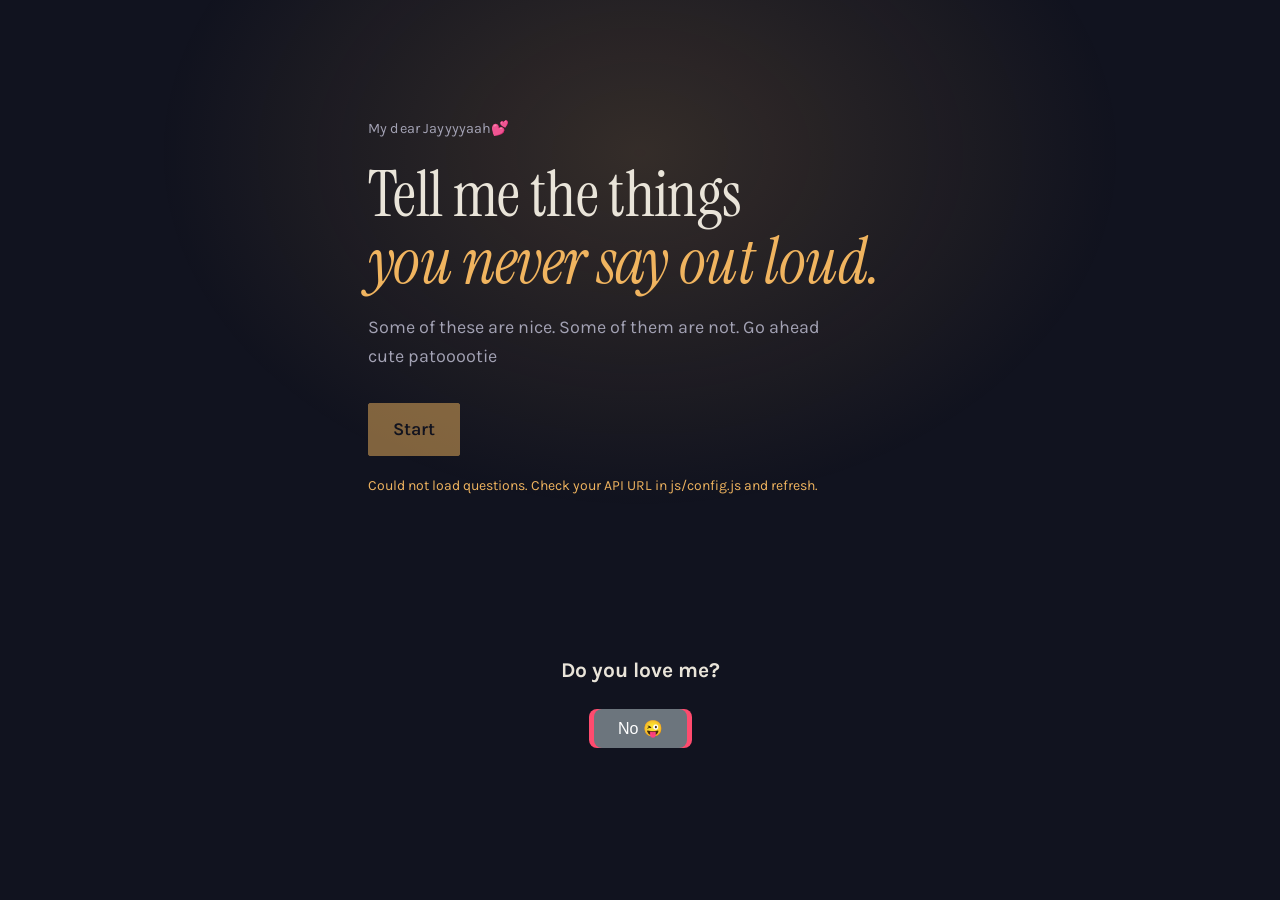
==== index.html @ 34fcae0d "Update index.html" ====
<!DOCTYPE html>
<html lang="en">
<head>
<meta charset="utf-8" />
<meta name="viewport" content="width=device-width, initial-scale=1" />
<title>A few questions, only for you</title>
<meta name="robots" content="noindex" />
<link rel="preconnect" href="https://fonts.googleapis.com" />
<link rel="preconnect" href="https://fonts.gstatic.com" crossorigin />
<link href="https://fonts.googleapis.com/css2?family=Instrument+Serif:ital@0;1&family=Karla:wght@400;500;600&display=swap" rel="stylesheet" />
<link rel="stylesheet" href="css/style.css" />
</head>
<body>
  <div class="lamp" aria-hidden="true"></div>

  <main id="app">
    <section class="stage" id="stage-open">
      <p class="kicker">My dear Jayyyyaah💕</p>
      <h1 class="display">Tell me the things<br /><em>you never say out loud.</em></h1>
      <p class="lede">Some of these are nice. Some of them are not. Go ahead cute patooootie</p>
      <button class="btn" id="begin">Start</button>
      <p class="note" id="draft-note" style="display:none"></p>
    </section>

    <section class="stage" id="stage-q" style="display:none">
      <div class="track" id="track" role="progressbar" aria-label="Progress"></div>

      <div class="q" id="q-body">
        <p class="count" id="q-count"></p>
        <h2 class="question" id="q-prompt"></h2>
        <p class="hint" id="q-hint" style="display:none"></p>
        <div class="field" id="q-field"></div>
        <p class="warn" id="q-warn" role="alert" style="display:none"></p>
      </div>

      <div class="controls">
        <button class="btn btn--ghost" id="back">Back</button>
        <button class="btn" id="next">Next</button>
        <span class="tip">Ctrl + Enter</span>
      </div>
    </section>

    <section class="stage" id="stage-review" style="display:none">
      <h2 class="display display--sm">Read it back before you send it.</h2>
      <dl class="review" id="review-list"></dl>
      <p class="warn" id="send-error" role="alert" style="display:none"></p>
      <div class="controls controls--end">
        <button class="btn btn--ghost" id="edit">Change something</button>
        <button class="btn" id="send">Send it to him</button>
      </div>
    </section>

    <div class="love-question-container">
  <h3>Do you love me?</h3>
  <div class="button-group">
    <button type="button" id="yesBtn" onclick="selectYes()">Yes! ❤️</button>
    <button type="button" id="noBtn" onmouseenter="fleeNoButton()" onmousemove="fleeNoButton()">No 😜</button>
  </div>
</div>

    <section class="stage" id="stage-done" style="display:none">
      <div class="glow" aria-hidden="true"></div>
      <h2 class="display">It's sent.</h2>
      <p class="lede">He is reading it right now, probably, with a very serious expression. Thank you for being honest.</p>
    </section>
  </main>


  <script src="js/app.js"></script>
</body>
</html>
---- css/style.css ----
:root {
  --night: #171a2b;
  --night-deep: #11131f;
  --surface: #1f2338;
  --ink: #e9e4d9;
  --ink-soft: #a3a2b4;
  --lamp: #f0b45f;
  --blush: #e0868e;
  --line: rgba(233, 228, 217, 0.18);

  --measure: 34rem;
  --step: clamp(1rem, 0.8rem + 1vw, 1.125rem);
}

* { box-sizing: border-box; }

html, body { height: 100%; }

body {
  margin: 0;
  background: var(--night-deep);
  color: var(--ink);
  font-family: Karla, system-ui, -apple-system, "Segoe UI", sans-serif;
  font-size: var(--step);
  line-height: 1.6;
  -webkit-font-smoothing: antialiased;
  overflow-x: hidden;
}

/* The one piece of atmosphere: a lamp above and behind the page. */
.lamp {
  position: fixed;
  top: -28vh;
  left: 50%;
  width: min(120vw, 1100px);
  height: 90vh;
  transform: translateX(-50%);
  background: radial-gradient(ellipse at center, rgba(240, 180, 95, 0.16), rgba(240, 180, 95, 0) 62%);
  pointer-events: none;
  z-index: 0;
}

#app {
  position: relative;
  z-index: 1;
  min-height: 100%;
  display: grid;
  place-items: center;
  padding: clamp(1.5rem, 5vw, 4rem) 1.25rem;
}

.stage {
  width: 100%;
  max-width: var(--measure);
  animation: rise 420ms cubic-bezier(0.2, 0.7, 0.3, 1) both;
}

.stage[hidden],
[hidden] { display: none !important; }

@keyframes rise {
  from { opacity: 0; transform: translateY(14px); }
  to   { opacity: 1; transform: none; }
}

/* ---------- type ---------- */

.display {
  font-family: "Instrument Serif", Georgia, serif;
  font-weight: 400;
  font-size: clamp(2.4rem, 1.6rem + 4vw, 4rem);
  line-height: 1.04;
  letter-spacing: -0.01em;
  margin: 0 0 1.1rem;
}

.display em {
  font-style: italic;
  color: var(--lamp);
}

.display--sm { font-size: clamp(1.9rem, 1.4rem + 2.4vw, 2.8rem); }

.question {
  font-family: "Instrument Serif", Georgia, serif;
  font-weight: 400;
  font-size: clamp(2rem, 1.4rem + 3.2vw, 3.1rem);
  line-height: 1.1;
  letter-spacing: -0.01em;
  margin: 0.2rem 0 0.7rem;
}

.kicker {
  margin: 0 0 1.4rem;
  color: var(--ink-soft);
  font-size: 0.9rem;
  letter-spacing: 0.01em;
}

.lede {
  margin: 0 0 2rem;
  color: var(--ink-soft);
  max-width: 30rem;
}

.hint {
  margin: 0 0 1.8rem;
  color: var(--ink-soft);
  font-size: 0.95rem;
}

.note {
  margin: 1.2rem 0 0;
  font-size: 0.875rem;
  color: var(--lamp);
}

.count {
  margin: 0;
  font-size: 0.8rem;
  color: var(--ink-soft);
  font-variant-numeric: tabular-nums;
}

.warn {
  margin: 1rem 0 0;
  color: var(--blush);
  font-size: 0.9rem;
}

/* ---------- progress ---------- */

.track {
  display: flex;
  gap: 6px;
  margin-bottom: 2.6rem;
}

.track span {
  height: 2px;
  flex: 1;
  background: var(--line);
  transition: background 260ms ease, transform 260ms ease;
  transform-origin: left;
}
.love-question-container {
  text-align: center;
  margin: 30px 0;
  position: relative;
  min-height: 120px;
}

.button-group {
  display: flex;
  justify-content: center;
  gap: 20px;
  position: relative;
}

#yesBtn {
  padding: 10px 24px;
  font-size: 16px;
  background-color: #ff4b6e;
  color: white;
  border: none;
  border-radius: 8px;
  cursor: pointer;
  transition: transform 0.2s ease;
}

#yesBtn:hover {
  transform: scale(1.1);
}

#noBtn {
  padding: 10px 24px;
  font-size: 16px;
  background-color: #6c757d;
  color: white;
  border: none;
  border-radius: 8px;
  position: absolute;
  /* Removed transition to eliminate lag */
  transition: none !important; 
  will-change: transform;
}

.track span.done { background: rgba(240, 180, 95, 0.55); }
.track span.here { background: var(--lamp); }

/* ---------- fields ---------- */

.field { margin-top: 0.4rem; }

textarea,
input[type="text"] {
  width: 100%;
  background: transparent;
  border: 0;
  border-bottom: 1px solid var(--line);
  color: var(--ink);
  font: inherit;
  line-height: 1.75;
  padding: 0.35rem 0 0.7rem;
  resize: none;
  transition: border-color 200ms ease;
}

textarea::placeholder,
input::placeholder { color: rgba(163, 162, 180, 0.55); }

textarea:focus,
input:focus {
  outline: none;
  border-bottom-color: var(--lamp);
}

.words {
  margin: 0.55rem 0 0;
  font-size: 0.78rem;
  color: var(--ink-soft);
  font-variant-numeric: tabular-nums;
}

/* choice list */
.choices { display: grid; gap: 0.55rem; }

.choice {
  display: flex;
  align-items: center;
  gap: 0.75rem;
  padding: 0.85rem 1rem;
  background: rgba(255, 255, 255, 0.03);
  border: 1px solid var(--line);
  border-radius: 2px;
  cursor: pointer;
  transition: border-color 160ms ease, background 160ms ease;
}

.choice:hover { border-color: rgba(240, 180, 95, 0.45); }

.choice input { accent-color: var(--lamp); margin: 0; }

.choice:has(input:checked) {
  border-color: var(--lamp);
  background: rgba(240, 180, 95, 0.08);
}

.choice:has(input:focus-visible) { outline: 2px solid var(--lamp); outline-offset: 2px; }

/* scale */
.scale { padding-top: 0.5rem; }

.scale input[type="range"] {
  width: 100%;
  accent-color: var(--lamp);
  margin: 0.4rem 0 0.6rem;
}

.scale-ends {
  display: flex;
  justify-content: space-between;
  font-size: 0.82rem;
  color: var(--ink-soft);
}

.scale-value {
  font-family: "Instrument Serif", Georgia, serif;
  font-size: 2.6rem;
  line-height: 1;
  color: var(--lamp);
}

/* ---------- buttons ---------- */

.controls {
  display: flex;
  align-items: center;
  gap: 0.75rem;
  margin-top: 2.4rem;
}

.controls--end { justify-content: flex-start; flex-wrap: wrap; }

.btn {
  font: inherit;
  font-weight: 600;
  color: var(--night-deep);
  background: var(--lamp);
  border: 1px solid var(--lamp);
  border-radius: 2px;
  padding: 0.7rem 1.5rem;
  cursor: pointer;
  transition: filter 160ms ease, opacity 160ms ease;
}

.btn:hover { filter: brightness(1.08); }
.btn:focus-visible { outline: 2px solid var(--ink); outline-offset: 3px; }
.btn[disabled] { opacity: 0.5; cursor: not-allowed; }

.btn--ghost {
  background: transparent;
  color: var(--ink-soft);
  border-color: var(--line);
}

.btn--ghost:hover { color: var(--ink); border-color: var(--ink-soft); }

.tip {
  margin-left: auto;
  font-size: 0.75rem;
  color: rgba(163, 162, 180, 0.7);
}

/* ---------- review ---------- */

.review { margin: 0 0 1.5rem; }

.review div {
  padding: 1.1rem 0;
  border-bottom: 1px solid var(--line);
}

.review dt {
  font-family: "Instrument Serif", Georgia, serif;
  font-size: 1.25rem;
  color: var(--ink);
  margin-bottom: 0.35rem;
}

.review dd {
  margin: 0;
  color: var(--ink-soft);
  white-space: pre-wrap;
}

.review dd:empty::after {
  content: "left blank";
  font-style: italic;
  opacity: 0.6;
}

/* ---------- done ---------- */

.stage--done { text-align: center; position: relative; }

.glow {
  width: 180px;
  height: 180px;
  margin: 0 auto 1.5rem;
  border-radius: 50%;
  background: radial-gradient(circle, rgba(240, 180, 95, 0.55), rgba(240, 180, 95, 0) 70%);
  animation: bloom 1400ms cubic-bezier(0.2, 0.7, 0.3, 1) both;
}

@keyframes bloom {
  from { transform: scale(0.2); opacity: 0; }
  60%  { opacity: 1; }
  to   { transform: scale(1); opacity: 0.9; }
}

.stage--done .lede { margin-inline: auto; }

/* ---------- answers page ---------- */

.panel { width: 100%; max-width: 46rem; }

.gate { max-width: 22rem; }

.entry {
  border-top: 1px solid var(--line);
  padding: 1.6rem 0;
}

.entry-meta {
  font-size: 0.8rem;
  color: var(--ink-soft);
  margin: 0 0 1rem;
  font-variant-numeric: tabular-nums;
}

.empty {
  color: var(--ink-soft);
  border: 1px dashed var(--line);
  padding: 2rem;
  text-align: center;
}

.row { display: flex; gap: 0.75rem; align-items: center; flex-wrap: wrap; margin-bottom: 2rem; }

a.btn { text-decoration: none; display: inline-block; }

@media (max-width: 480px) {
  .tip { display: none; }
  .controls .btn { flex: 1; }
}

@media (prefers-reduced-motion: reduce) {
  *, *::before, *::after {
    animation-duration: 0.01ms !important;
    animation-iteration-count: 1 !important;
    transition-duration: 0.01ms !important;
  }
}
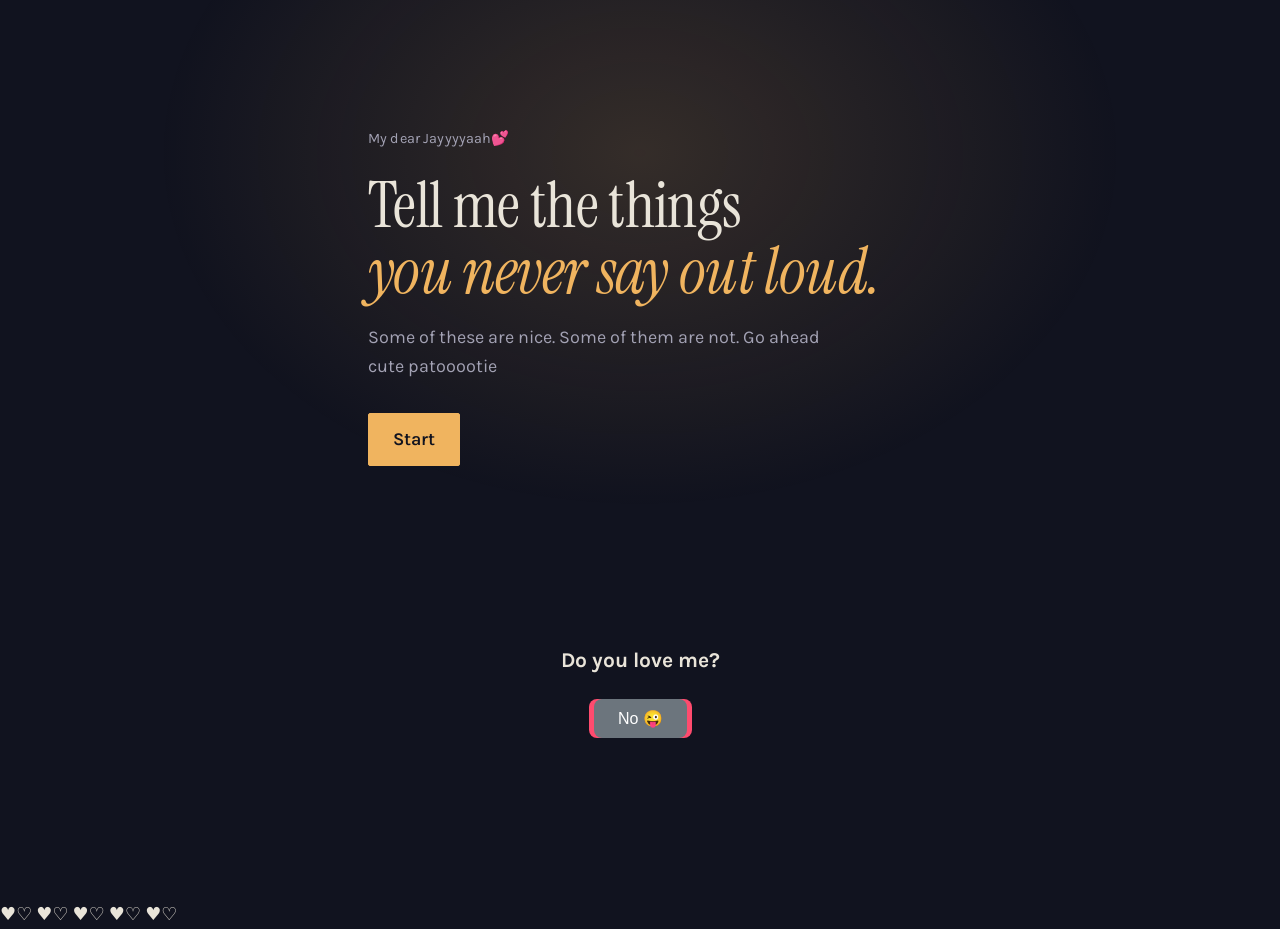
==== commit ea11c90e: "Update index.html" ====
--- a/index.html
+++ b/index.html
@@ -61,10 +61,16 @@
     <section class="stage" id="stage-done" style="display:none">
       <div class="glow" aria-hidden="true"></div>
       <h2 class="display">It's sent.</h2>
-      <p class="lede">He is reading it right now, probably, with a very serious expression. Thank you for being honest.</p>
+      <p class="lede">That idiot loves you . Thank you for being honest.</p>
     </section>
   </main>
-
+  <div class="hearts" aria-hidden="true">
+  <span class="heart">♥</span><span class="heart">♡</span>
+  <span class="heart">♥</span><span class="heart">♡</span>
+  <span class="heart">♥</span><span class="heart">♡</span>
+  <span class="heart">♥</span><span class="heart">♡</span>
+  <span class="heart">♥</span><span class="heart">♡</span>
+</div
 
   <script src="js/app.js"></script>
 </body>
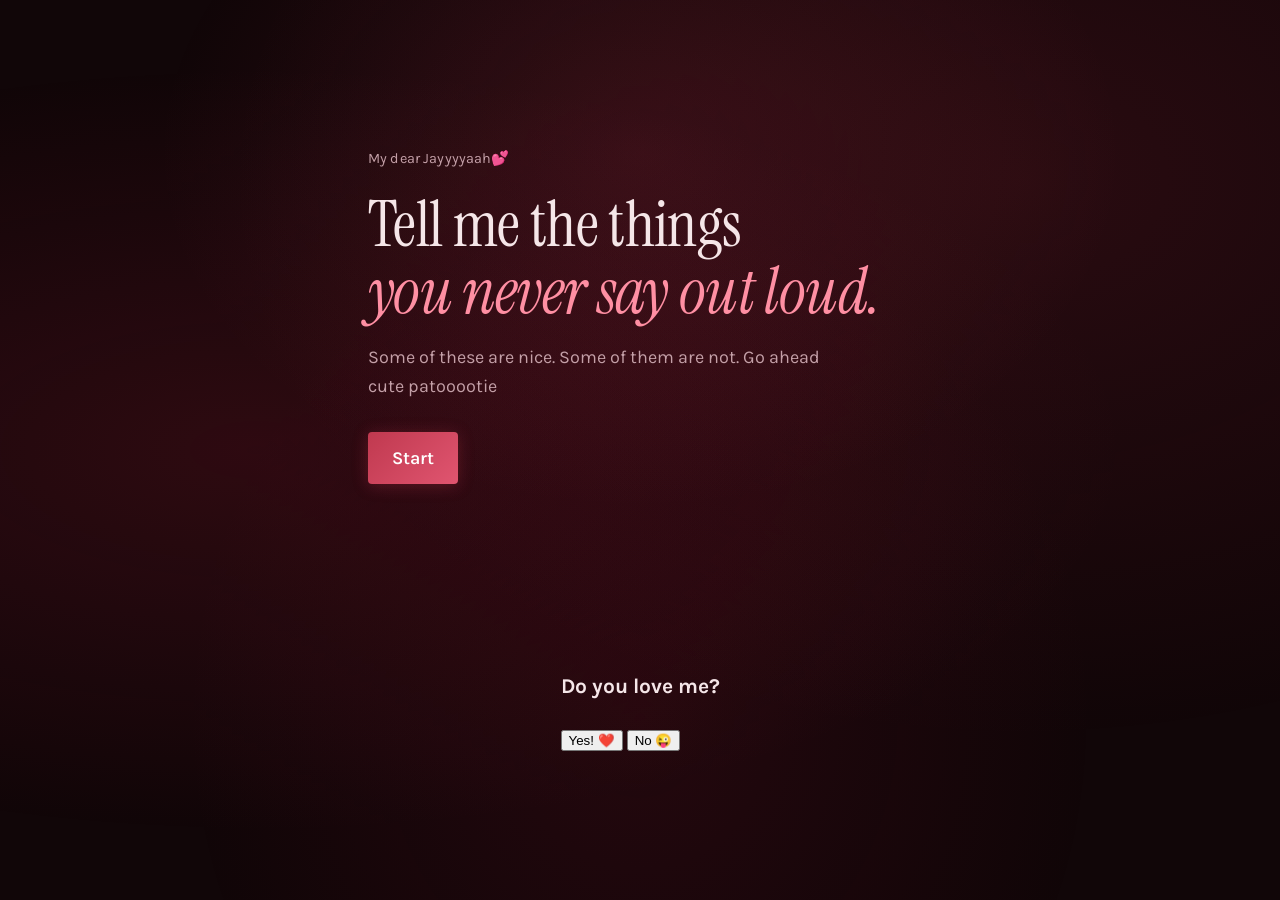
==== commit 852d91df: "Update index.html" ====
--- a/index.html
+++ b/index.html
@@ -12,7 +12,12 @@
 </head>
 <body>
   <div class="lamp" aria-hidden="true"></div>
-
+  <div class="hearts" aria-hidden="true">
+  <span class="heart">♥</span><span class="heart">♡</span>
+  <span class="heart">♥</span><span class="heart">♡</span>
+  <span class="heart">♥</span><span class="heart">♡</span>
+  <span class="heart">♥</span><span class="heart">♡</span>
+  <span class="heart">♥</span><span class="heart">♡</span>
   <main id="app">
     <section class="stage" id="stage-open">
       <p class="kicker">My dear Jayyyyaah💕</p>
@@ -64,14 +69,24 @@
       <p class="lede">That idiot loves you . Thank you for being honest.</p>
     </section>
   </main>
-  <div class="hearts" aria-hidden="true">
-  <span class="heart">♥</span><span class="heart">♡</span>
-  <span class="heart">♥</span><span class="heart">♡</span>
-  <span class="heart">♥</span><span class="heart">♡</span>
-  <span class="heart">♥</span><span class="heart">♡</span>
-  <span class="heart">♥</span><span class="heart">♡</span>
+  
 </div
 
   <script src="js/app.js"></script>
+  <script>
+function selectYes() {
+  document.querySelector('.love-question-container h3').textContent = 'I knew it! 💕';
+  document.getElementById('yesBtn').textContent = '😍';
+  document.getElementById('noBtn').style.display = 'none';
+}
+function fleeNoButton() {
+  const btn = document.getElementById('noBtn');
+  const x = Math.random() * (window.innerWidth - 100);
+  const y = Math.random() * (window.innerHeight - 50);
+  btn.style.position = 'fixed';
+  btn.style.left = x + 'px';
+  btn.style.top = y + 'px';
+}
+</script>
 </body>
 </html>
--- a/css/style.css
+++ b/css/style.css
@@ -1,19 +1,17 @@
 :root {
-  --night: #171a2b;
-  --night-deep: #11131f;
-  --surface: #1f2338;
-  --ink: #e9e4d9;
-  --ink-soft: #a3a2b4;
-  --lamp: #f0b45f;
-  --blush: #e0868e;
-  --line: rgba(233, 228, 217, 0.18);
-
+  --night: #1a0a0f;
+  --night-deep: #110608;
+  --surface: #2a0d14;
+  --ink: #f5e6e8;
+  --ink-soft: #c4a0a8;
+  --lamp: #ff8fa3;
+  --blush: #ff4d6d;
+  --line: rgba(255, 143, 163, 0.18);
   --measure: 34rem;
   --step: clamp(1rem, 0.8rem + 1vw, 1.125rem);
 }
 
 * { box-sizing: border-box; }
-
 html, body { height: 100%; }
 
 body {
@@ -27,7 +25,56 @@
   overflow-x: hidden;
 }
 
-/* The one piece of atmosphere: a lamp above and behind the page. */
+/* ---- animated hearts background ---- */
+body::before {
+  content: '';
+  position: fixed;
+  inset: 0;
+  background:
+    radial-gradient(ellipse at 20% 50%, rgba(180, 30, 60, 0.18) 0%, transparent 60%),
+    radial-gradient(ellipse at 80% 20%, rgba(220, 50, 80, 0.12) 0%, transparent 55%),
+    radial-gradient(ellipse at 50% 80%, rgba(150, 20, 50, 0.14) 0%, transparent 50%);
+  pointer-events: none;
+  z-index: 0;
+}
+
+/* floating hearts */
+.hearts {
+  position: fixed;
+  inset: 0;
+  pointer-events: none;
+  z-index: 0;
+  overflow: hidden;
+}
+
+.heart {
+  position: absolute;
+  bottom: -60px;
+  font-size: 1.2rem;
+  opacity: 0;
+  animation: floatUp linear infinite;
+  user-select: none;
+}
+
+.heart:nth-child(1)  { left: 5%;  font-size: 0.9rem; animation-duration: 8s;  animation-delay: 0s;   }
+.heart:nth-child(2)  { left: 12%; font-size: 1.4rem; animation-duration: 11s; animation-delay: 2s;   }
+.heart:nth-child(3)  { left: 22%; font-size: 0.8rem; animation-duration: 9s;  animation-delay: 4s;   }
+.heart:nth-child(4)  { left: 35%; font-size: 1.1rem; animation-duration: 13s; animation-delay: 1s;   }
+.heart:nth-child(5)  { left: 48%; font-size: 0.7rem; animation-duration: 7s;  animation-delay: 3s;   }
+.heart:nth-child(6)  { left: 58%; font-size: 1.3rem; animation-duration: 10s; animation-delay: 5s;   }
+.heart:nth-child(7)  { left: 68%; font-size: 0.9rem; animation-duration: 12s; animation-delay: 0.5s; }
+.heart:nth-child(8)  { left: 78%; font-size: 1.0rem; animation-duration: 8s;  animation-delay: 2.5s; }
+.heart:nth-child(9)  { left: 88%; font-size: 0.8rem; animation-duration: 14s; animation-delay: 1.5s; }
+.heart:nth-child(10) { left: 95%; font-size: 1.2rem; animation-duration: 9s;  animation-delay: 4.5s; }
+
+@keyframes floatUp {
+  0%   { transform: translateY(0)   rotate(-10deg); opacity: 0;   }
+  10%  { opacity: 0.6; }
+  90%  { opacity: 0.3; }
+  100% { transform: translateY(-110vh) rotate(15deg); opacity: 0; }
+}
+
+/* lamp glow — now rose coloured */
 .lamp {
   position: fixed;
   top: -28vh;
@@ -35,7 +82,7 @@
   width: min(120vw, 1100px);
   height: 90vh;
   transform: translateX(-50%);
-  background: radial-gradient(ellipse at center, rgba(240, 180, 95, 0.16), rgba(240, 180, 95, 0) 62%);
+  background: radial-gradient(ellipse at center, rgba(220, 60, 90, 0.14), rgba(180, 30, 60, 0) 62%);
   pointer-events: none;
   z-index: 0;
 }
@@ -140,52 +187,11 @@
   height: 2px;
   flex: 1;
   background: var(--line);
-  transition: background 260ms ease, transform 260ms ease;
+  transition: background 260ms ease;
   transform-origin: left;
 }
-.love-question-container {
-  text-align: center;
-  margin: 30px 0;
-  position: relative;
-  min-height: 120px;
-}
-
-.button-group {
-  display: flex;
-  justify-content: center;
-  gap: 20px;
-  position: relative;
-}
-
-#yesBtn {
-  padding: 10px 24px;
-  font-size: 16px;
-  background-color: #ff4b6e;
-  color: white;
-  border: none;
-  border-radius: 8px;
-  cursor: pointer;
-  transition: transform 0.2s ease;
-}
-
-#yesBtn:hover {
-  transform: scale(1.1);
-}
-
-#noBtn {
-  padding: 10px 24px;
-  font-size: 16px;
-  background-color: #6c757d;
-  color: white;
-  border: none;
-  border-radius: 8px;
-  position: absolute;
-  /* Removed transition to eliminate lag */
-  transition: none !important; 
-  will-change: transform;
-}
-
-.track span.done { background: rgba(240, 180, 95, 0.55); }
+
+.track span.done { background: rgba(255, 143, 163, 0.45); }
 .track span.here { background: var(--lamp); }
 
 /* ---------- fields ---------- */
@@ -207,7 +213,7 @@
 }
 
 textarea::placeholder,
-input::placeholder { color: rgba(163, 162, 180, 0.55); }
+input::placeholder { color: rgba(196, 160, 168, 0.45); }
 
 textarea:focus,
 input:focus {
@@ -230,23 +236,20 @@
   align-items: center;
   gap: 0.75rem;
   padding: 0.85rem 1rem;
-  background: rgba(255, 255, 255, 0.03);
+  background: rgba(255, 100, 130, 0.04);
   border: 1px solid var(--line);
-  border-radius: 2px;
+  border-radius: 4px;
   cursor: pointer;
   transition: border-color 160ms ease, background 160ms ease;
 }
 
-.choice:hover { border-color: rgba(240, 180, 95, 0.45); }
-
+.choice:hover { border-color: rgba(255, 143, 163, 0.5); background: rgba(255, 100, 130, 0.08); }
 .choice input { accent-color: var(--lamp); margin: 0; }
 
 .choice:has(input:checked) {
   border-color: var(--lamp);
-  background: rgba(240, 180, 95, 0.08);
-}
-
-.choice:has(input:focus-visible) { outline: 2px solid var(--lamp); outline-offset: 2px; }
+  background: rgba(255, 143, 163, 0.1);
+}
 
 /* scale */
 .scale { padding-top: 0.5rem; }
@@ -285,31 +288,34 @@
 .btn {
   font: inherit;
   font-weight: 600;
-  color: var(--night-deep);
-  background: var(--lamp);
-  border: 1px solid var(--lamp);
-  border-radius: 2px;
+  color: #fff;
+  background: linear-gradient(135deg, #c0394f, #e05570);
+  border: none;
+  border-radius: 4px;
   padding: 0.7rem 1.5rem;
   cursor: pointer;
-  transition: filter 160ms ease, opacity 160ms ease;
-}
-
-.btn:hover { filter: brightness(1.08); }
+  transition: filter 160ms ease, opacity 160ms ease, transform 120ms ease;
+  box-shadow: 0 2px 16px rgba(200, 50, 80, 0.3);
+}
+
+.btn:hover { filter: brightness(1.1); transform: translateY(-1px); }
+.btn:active { transform: translateY(0); }
 .btn:focus-visible { outline: 2px solid var(--ink); outline-offset: 3px; }
-.btn[disabled] { opacity: 0.5; cursor: not-allowed; }
+.btn[disabled] { opacity: 0.5; cursor: not-allowed; transform: none; }
 
 .btn--ghost {
   background: transparent;
   color: var(--ink-soft);
-  border-color: var(--line);
-}
-
-.btn--ghost:hover { color: var(--ink); border-color: var(--ink-soft); }
+  border: 1px solid var(--line);
+  box-shadow: none;
+}
+
+.btn--ghost:hover { color: var(--ink); border-color: var(--ink-soft); transform: none; filter: none; }
 
 .tip {
   margin-left: auto;
   font-size: 0.75rem;
-  color: rgba(163, 162, 180, 0.7);
+  color: rgba(196, 160, 168, 0.6);
 }
 
 /* ---------- review ---------- */
@@ -337,7 +343,7 @@
 .review dd:empty::after {
   content: "left blank";
   font-style: italic;
-  opacity: 0.6;
+  opacity: 0.5;
 }
 
 /* ---------- done ---------- */
@@ -349,7 +355,7 @@
   height: 180px;
   margin: 0 auto 1.5rem;
   border-radius: 50%;
-  background: radial-gradient(circle, rgba(240, 180, 95, 0.55), rgba(240, 180, 95, 0) 70%);
+  background: radial-gradient(circle, rgba(255, 100, 130, 0.6), rgba(200, 40, 70, 0) 70%);
   animation: bloom 1400ms cubic-bezier(0.2, 0.7, 0.3, 1) both;
 }
 
@@ -364,7 +370,6 @@
 /* ---------- answers page ---------- */
 
 .panel { width: 100%; max-width: 46rem; }
-
 .gate { max-width: 22rem; }
 
 .entry {
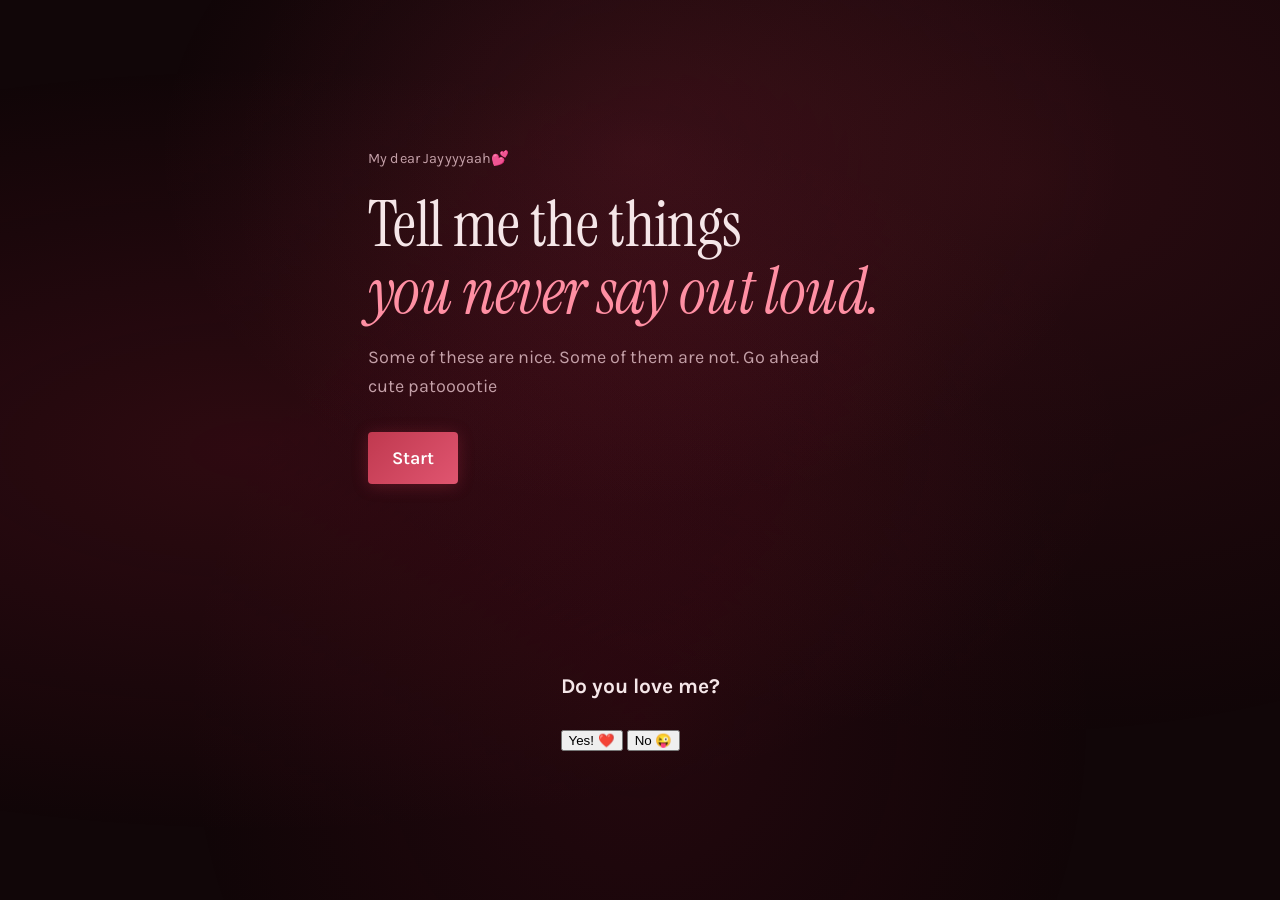
==== commit e3aacb8a: "Update index.html" ====
--- a/index.html
+++ b/index.html
@@ -9,16 +9,41 @@
 <link rel="preconnect" href="https://fonts.gstatic.com" crossorigin />
 <link href="https://fonts.googleapis.com/css2?family=Instrument+Serif:ital@0;1&family=Karla:wght@400;500;600&display=swap" rel="stylesheet" />
 <link rel="stylesheet" href="css/style.css" />
+<script>
+function selectYes() {
+  document.querySelector('.love-question-container h3').textContent = 'I knew it! 💕';
+  document.getElementById('yesBtn').textContent = '😍';
+  document.getElementById('noBtn').style.display = 'none';
+}
+function fleeNoButton() {
+  const btn = document.getElementById('noBtn');
+  const x = Math.random() * (window.innerWidth - 100);
+  const y = Math.random() * (window.innerHeight - 50);
+  btn.style.position = 'fixed';
+  btn.style.left = x + 'px';
+  btn.style.top = y + 'px';
+}
+</script>
 </head>
 <body>
+
   <div class="lamp" aria-hidden="true"></div>
+
   <div class="hearts" aria-hidden="true">
-  <span class="heart">♥</span><span class="heart">♡</span>
-  <span class="heart">♥</span><span class="heart">♡</span>
-  <span class="heart">♥</span><span class="heart">♡</span>
-  <span class="heart">♥</span><span class="heart">♡</span>
-  <span class="heart">♥</span><span class="heart">♡</span>
+    <span class="heart">♥</span>
+    <span class="heart">♡</span>
+    <span class="heart">♥</span>
+    <span class="heart">♡</span>
+    <span class="heart">♥</span>
+    <span class="heart">♡</span>
+    <span class="heart">♥</span>
+    <span class="heart">♡</span>
+    <span class="heart">♥</span>
+    <span class="heart">♡</span>
+  </div>
+
   <main id="app">
+
     <section class="stage" id="stage-open">
       <p class="kicker">My dear Jayyyyaah💕</p>
       <h1 class="display">Tell me the things<br /><em>you never say out loud.</em></h1>
@@ -29,7 +54,6 @@
 
     <section class="stage" id="stage-q" style="display:none">
       <div class="track" id="track" role="progressbar" aria-label="Progress"></div>
-
       <div class="q" id="q-body">
         <p class="count" id="q-count"></p>
         <h2 class="question" id="q-prompt"></h2>
@@ -37,7 +61,6 @@
         <div class="field" id="q-field"></div>
         <p class="warn" id="q-warn" role="alert" style="display:none"></p>
       </div>
-
       <div class="controls">
         <button class="btn btn--ghost" id="back">Back</button>
         <button class="btn" id="next">Next</button>
@@ -56,37 +79,21 @@
     </section>
 
     <div class="love-question-container">
-  <h3>Do you love me?</h3>
-  <div class="button-group">
-    <button type="button" id="yesBtn" onclick="selectYes()">Yes! ❤️</button>
-    <button type="button" id="noBtn" onmouseenter="fleeNoButton()" onmousemove="fleeNoButton()">No 😜</button>
-  </div>
-</div>
+      <h3>Do you love me?</h3>
+      <div class="button-group">
+        <button type="button" id="yesBtn" onclick="selectYes()">Yes! ❤️</button>
+        <button type="button" id="noBtn" onmouseenter="fleeNoButton()" onmousemove="fleeNoButton()">No 😜</button>
+      </div>
+    </div>
 
     <section class="stage" id="stage-done" style="display:none">
       <div class="glow" aria-hidden="true"></div>
-      <h2 class="display">It's sent.</h2>
-      <p class="lede">That idiot loves you . Thank you for being honest.</p>
+      <h2 class="display">It's sent. 💕</h2>
+      <p class="lede">That idiot loves you. Thank you for being honest.</p>
     </section>
+
   </main>
-  
-</div
 
   <script src="js/app.js"></script>
-  <script>
-function selectYes() {
-  document.querySelector('.love-question-container h3').textContent = 'I knew it! 💕';
-  document.getElementById('yesBtn').textContent = '😍';
-  document.getElementById('noBtn').style.display = 'none';
-}
-function fleeNoButton() {
-  const btn = document.getElementById('noBtn');
-  const x = Math.random() * (window.innerWidth - 100);
-  const y = Math.random() * (window.innerHeight - 50);
-  btn.style.position = 'fixed';
-  btn.style.left = x + 'px';
-  btn.style.top = y + 'px';
-}
-</script>
 </body>
 </html>
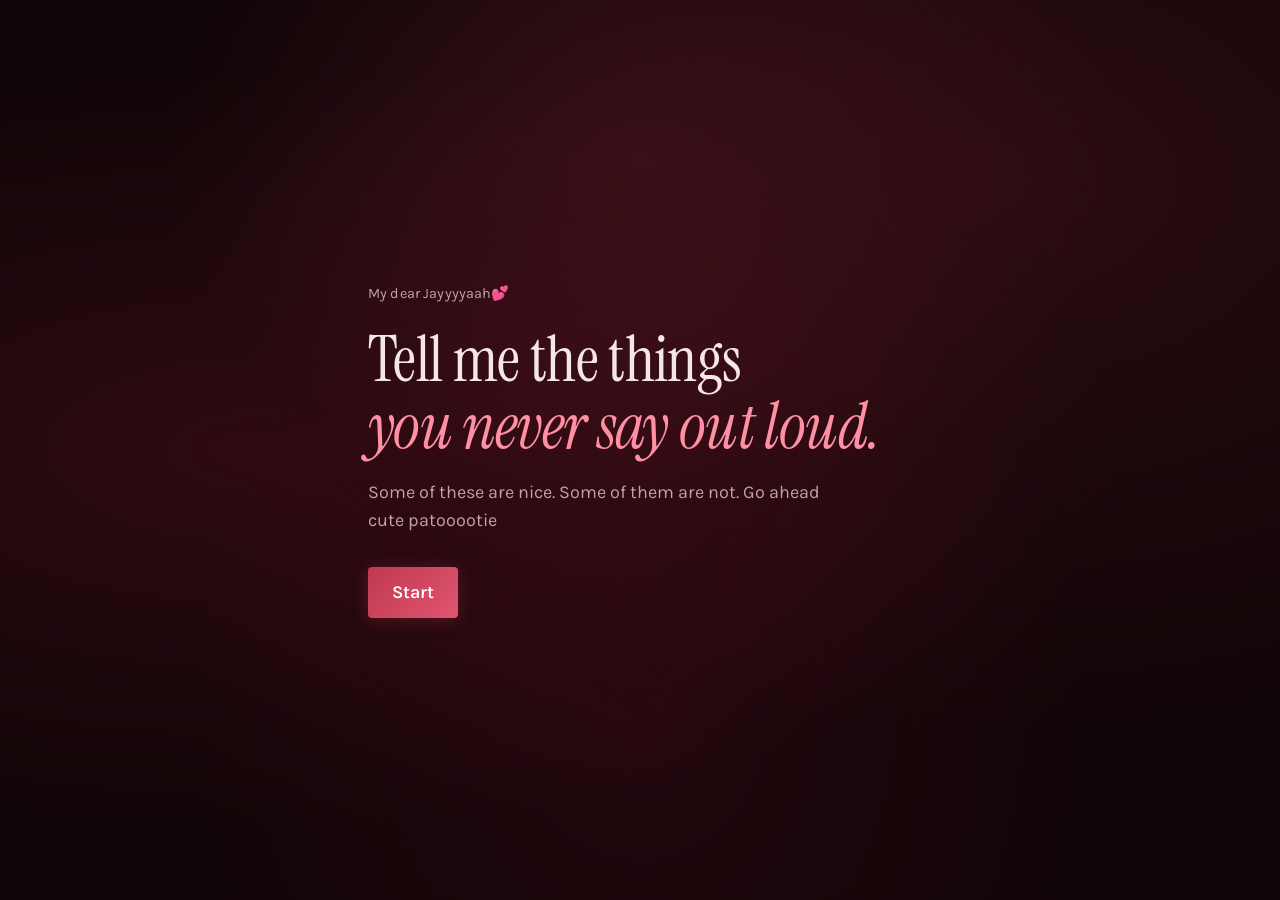
==== commit f6712dc9: "Update index.html" ====
--- a/index.html
+++ b/index.html
@@ -17,8 +17,10 @@
 }
 function fleeNoButton() {
   const btn = document.getElementById('noBtn');
-  const x = Math.random() * (window.innerWidth - 100);
-  const y = Math.random() * (window.innerHeight - 50);
+  const maxX = window.innerWidth - btn.offsetWidth - 20;
+  const maxY = window.innerHeight - btn.offsetHeight - 20;
+  const x = Math.max(10, Math.random() * maxX);
+  const y = Math.max(10, Math.random() * maxY);
   btn.style.position = 'fixed';
   btn.style.left = x + 'px';
   btn.style.top = y + 'px';
@@ -78,18 +80,18 @@
       </div>
     </section>
 
-    <div class="love-question-container">
-      <h3>Do you love me?</h3>
-      <div class="button-group">
-        <button type="button" id="yesBtn" onclick="selectYes()">Yes! ❤️</button>
-        <button type="button" id="noBtn" onmouseenter="fleeNoButton()" onmousemove="fleeNoButton()">No 😜</button>
-      </div>
-    </div>
-
     <section class="stage" id="stage-done" style="display:none">
       <div class="glow" aria-hidden="true"></div>
       <h2 class="display">It's sent. 💕</h2>
       <p class="lede">That idiot loves you. Thank you for being honest.</p>
+
+      <div class="love-question-container" style="margin-top: 30px;">
+        <h3>Do you love me?</h3>
+        <div class="button-group" style="display: flex; justify-content: center; gap: 20px;">
+          <button type="button" id="yesBtn" onclick="selectYes()">Yes! ❤️</button>
+          <button type="button" id="noBtn" onmouseenter="fleeNoButton()" onmousemove="fleeNoButton()">No 😜</button>
+        </div>
+      </div>
     </section>
 
   </main>
--- a/css/style.css
+++ b/css/style.css
@@ -407,3 +407,50 @@
     transition-duration: 0.01ms !important;
   }
 }
+.love-question-container {
+  text-align: center;
+  padding: 2rem 0;
+}
+
+.love-question-container h3 {
+  font-family: "Instrument Serif", Georgia, serif;
+  font-size: 1.8rem;
+  color: var(--ink);
+  margin-bottom: 1.2rem;
+}
+
+.button-group {
+  display: flex;
+  justify-content: center;
+  gap: 1rem;
+  flex-wrap: wrap;
+}
+
+#yesBtn {
+  font: inherit;
+  font-weight: 600;
+  color: #fff !important;
+  background: linear-gradient(135deg, #c0394f, #e05570) !important;
+  border: none !important;
+  border-radius: 4px;
+  padding: 0.7rem 1.8rem;
+  cursor: pointer;
+  font-size: 1rem;
+  box-shadow: 0 2px 16px rgba(200, 50, 80, 0.4);
+  transition: transform 120ms ease, filter 160ms ease;
+}
+
+#yesBtn:hover { transform: scale(1.08); filter: brightness(1.1); }
+
+#noBtn {
+  font: inherit;
+  font-weight: 600;
+  color: #fff !important;
+  background: linear-gradient(135deg, #555, #777) !important;
+  border: none !important;
+  border-radius: 4px;
+  padding: 0.7rem 1.8rem;
+  cursor: pointer;
+  font-size: 1rem;
+  transition: none !important;
+}
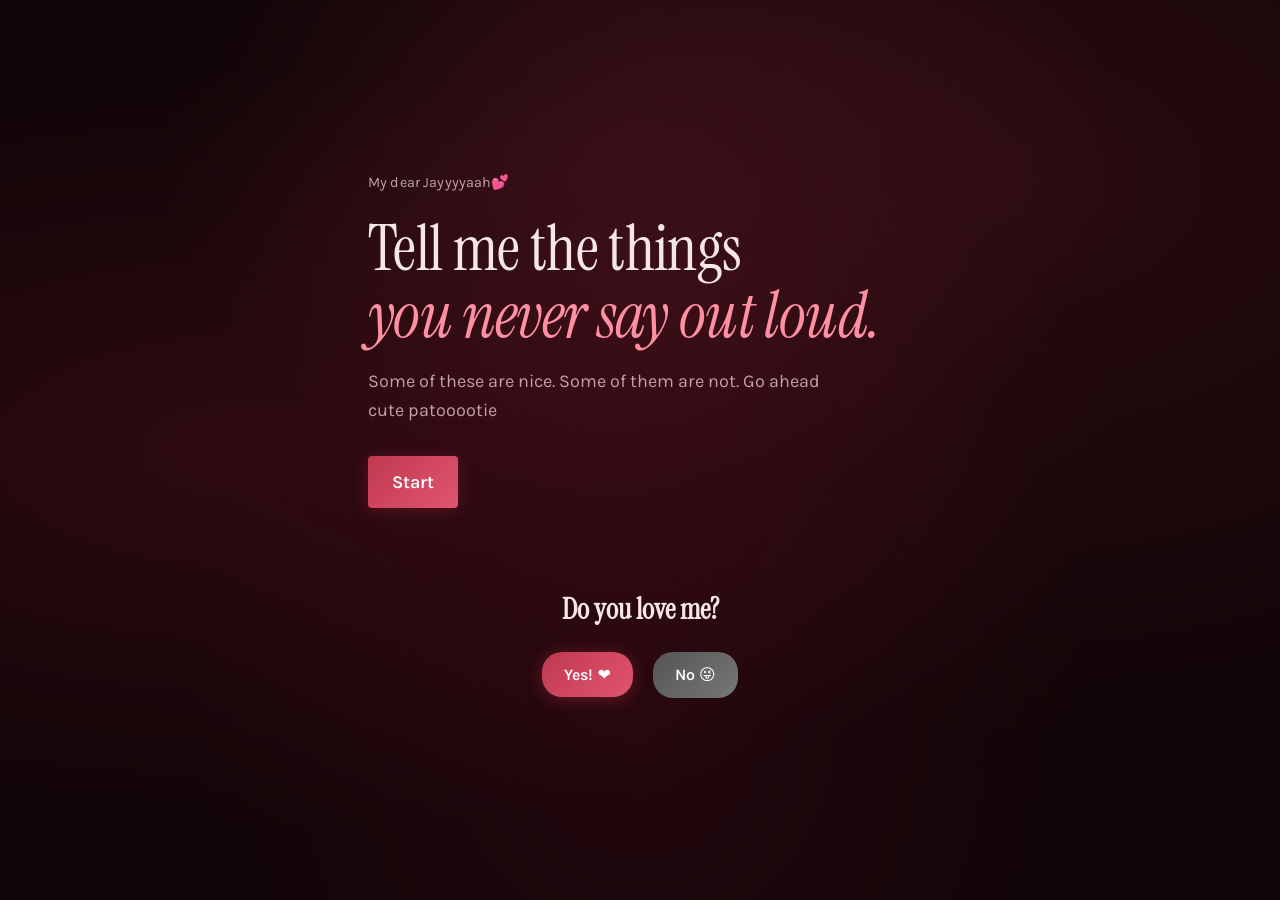
==== commit 449380e3: "Update index.html" ====
--- a/index.html
+++ b/index.html
@@ -9,21 +9,62 @@
 <link rel="preconnect" href="https://fonts.gstatic.com" crossorigin />
 <link href="https://fonts.googleapis.com/css2?family=Instrument+Serif:ital@0;1&family=Karla:wght@400;500;600&display=swap" rel="stylesheet" />
 <link rel="stylesheet" href="css/style.css" />
+
+<style>
+  .love-question-container {
+    text-align: center;
+    margin-top: 35px;
+    padding-top: 15px;
+  }
+
+  .button-group {
+    display: flex;
+    justify-content: center;
+    gap: 20px;
+    margin-top: 15px;
+  }
+
+  #yesBtn, #noBtn {
+    padding: 10px 22px;
+    font-size: 1rem;
+    font-family: inherit;
+    border-radius: 20px;
+    border: none;
+    cursor: pointer;
+  }
+
+  #yesBtn {
+    background-color: #ff8fa3;
+    color: #1a1a1a;
+    font-weight: 600;
+  }
+
+  #noBtn {
+    background-color: rgba(255, 255, 255, 0.15);
+    color: #f5e6e8;
+    transition: none !important;
+    will-change: transform, top, left;
+  }
+</style>
+
 <script>
 function selectYes() {
-  document.querySelector('.love-question-container h3').textContent = 'I knew it! 💕';
+  document.querySelector('.love-question-container h3').textContent = 'I knew it! 🥰';
   document.getElementById('yesBtn').textContent = '😍';
   document.getElementById('noBtn').style.display = 'none';
 }
+
 function fleeNoButton() {
   const btn = document.getElementById('noBtn');
   const maxX = window.innerWidth - btn.offsetWidth - 20;
   const maxY = window.innerHeight - btn.offsetHeight - 20;
-  const x = Math.max(10, Math.random() * maxX);
-  const y = Math.max(10, Math.random() * maxY);
+  const x = Math.max(10, Math.floor(Math.random() * maxX));
+  const y = Math.max(10, Math.floor(Math.random() * maxY));
+  
   btn.style.position = 'fixed';
   btn.style.left = x + 'px';
   btn.style.top = y + 'px';
+  btn.style.zIndex = '9999';
 }
 </script>
 </head>
@@ -52,6 +93,14 @@
       <p class="lede">Some of these are nice. Some of them are not. Go ahead cute patooootie</p>
       <button class="btn" id="begin">Start</button>
       <p class="note" id="draft-note" style="display:none"></p>
+
+      <div class="love-question-container">
+        <h3>Do you love me?</h3>
+        <div class="button-group">
+          <button type="button" id="yesBtn" onclick="selectYes()">Yes! ❤️</button>
+          <button type="button" id="noBtn" onmouseenter="fleeNoButton()" onmousemove="fleeNoButton()">No 😜</button>
+        </div>
+      </div>
     </section>
 
     <section class="stage" id="stage-q" style="display:none">
@@ -84,14 +133,6 @@
       <div class="glow" aria-hidden="true"></div>
       <h2 class="display">It's sent. 💕</h2>
       <p class="lede">That idiot loves you. Thank you for being honest.</p>
-
-      <div class="love-question-container" style="margin-top: 30px;">
-        <h3>Do you love me?</h3>
-        <div class="button-group" style="display: flex; justify-content: center; gap: 20px;">
-          <button type="button" id="yesBtn" onclick="selectYes()">Yes! ❤️</button>
-          <button type="button" id="noBtn" onmouseenter="fleeNoButton()" onmousemove="fleeNoButton()">No 😜</button>
-        </div>
-      </div>
     </section>
 
   </main>
